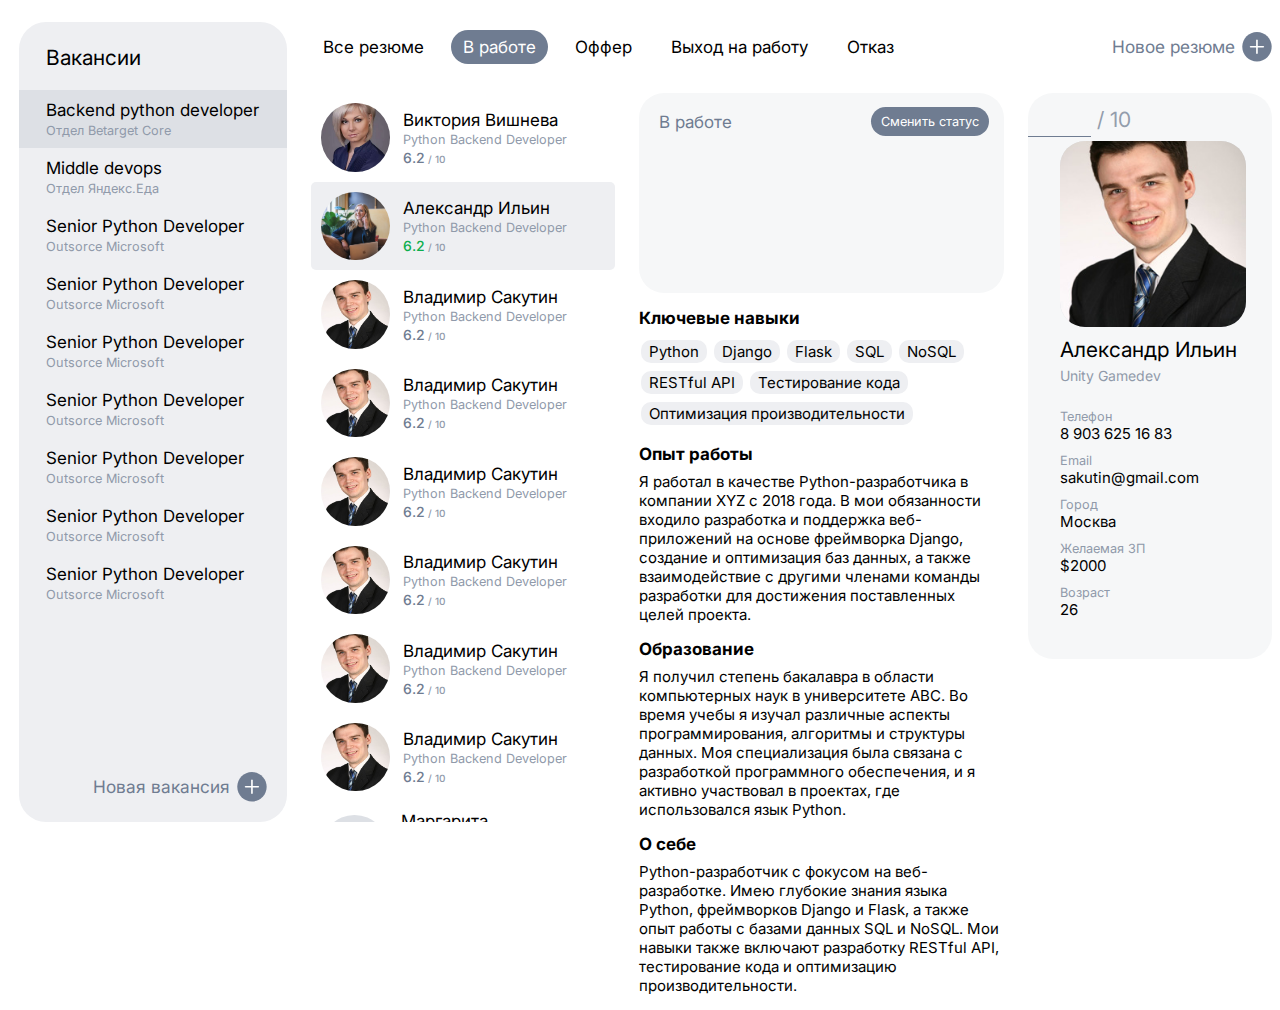
==== src/templates/index.html @ 62e1fd1e "change photo display" ====
<!DOCTYPE html>
<html>
  <head>
    <meta charset="UTF-8" />
    <title></title>
    <link rel="preconnect" href="https://fonts.googleapis.com" />
    <link rel="preconnect" href="https://fonts.gstatic.com" crossorigin />
    <link
      href="https://fonts.googleapis.com/css2?family=Inter:wght@100..900&display=swap"
      rel="stylesheet"
    />

    <link rel="stylesheet" href="../static/css/main.css" />
  </head>
  <body>
    <div class="wrapper">
      <section class="vacancies">
        <div class="vacancies__header">Вакансии</div>
        <div class="vacancies__list">
          <a href="#" class="vacancies__vacancy vacancies__vacancy_active">
            <div class="vacancies__title">Backend python developer</div>
            <div class="vacancies__subtitle">Отдел Betarget Core</div>
          </a>
          <a href="#" class="vacancies__vacancy">
            <div class="vacancies__title">Middle devops</div>
            <div class="vacancies__subtitle">Отдел Яндекс.Еда</div>
          </a>
          <a href="#" class="vacancies__vacancy">
            <div class="vacancies__title">Senior Python Developer</div>
            <div class="vacancies__subtitle">Outsorce Microsoft</div>
          </a>
          <a href="#" class="vacancies__vacancy">
            <div class="vacancies__title">Senior Python Developer</div>
            <div class="vacancies__subtitle">Outsorce Microsoft</div>
          </a>
          <a href="#" class="vacancies__vacancy">
            <div class="vacancies__title">Senior Python Developer</div>
            <div class="vacancies__subtitle">Outsorce Microsoft</div>
          </a>
          <a href="#" class="vacancies__vacancy">
            <div class="vacancies__title">Senior Python Developer</div>
            <div class="vacancies__subtitle">Outsorce Microsoft</div>
          </a>
          <a href="#" class="vacancies__vacancy">
            <div class="vacancies__title">Senior Python Developer</div>
            <div class="vacancies__subtitle">Outsorce Microsoft</div>
          </a>
          <a href="#" class="vacancies__vacancy">
            <div class="vacancies__title">Senior Python Developer</div>
            <div class="vacancies__subtitle">Outsorce Microsoft</div>
          </a>
          <a href="#" class="vacancies__vacancy">
            <div class="vacancies__title">Senior Python Developer</div>
            <div class="vacancies__subtitle">Outsorce Microsoft</div>
          </a>
        </div>
        <a href="" class="vacancies__new-vacancy">
          <p>Новая вакансия</p>
          <svg
            viewBox="0 0 30 30"
            fill="none"
            xmlns="http://www.w3.org/2000/svg"
          >
            <path
              d="M29.6638 14.7641C29.6638 22.9165 23.0649 29.4942 14.9464 29.4942C6.82781 29.4942 0.262695 22.9165 0.262695 14.7641C0.262695 6.62857 6.82781 0.0126953 14.9464 0.0126953C23.0649 0.0126953 29.6638 6.62857 29.6638 14.7641Z"
            />
            <path
              d="M8.59712 13.9385H21.2956C21.7576 13.9385 22.1212 14.2982 22.1212 14.7639C22.1212 15.2427 21.7575 15.6063 21.2956 15.6063H8.59712C8.13635 15.6063 7.77173 15.2426 7.77173 14.7639C7.77173 14.2984 8.13518 13.9385 8.59712 13.9385Z"
              fill="white"
            />
            <path
              d="M15.7719 8.41467V21.13C15.7719 21.5919 15.4082 21.9555 14.9462 21.9555C14.4843 21.9555 14.1208 21.5919 14.1208 21.13V8.41467C14.1208 7.94911 14.4843 7.58911 14.9462 7.58911C15.407 7.58911 15.7719 7.94896 15.7719 8.41467Z"
              fill="white"
            />
          </svg>
        </a>
      </section>
      <section class="filters">
        <div class="filters__list">
          <a href="#" class="filters__filter">Все резюме</a>
          <a href="#" class="filters__filter filters__filter_active"
            >В работе</a
          >
          <a href="#" class="filters__filter">Оффер</a>
          <a href="#" class="filters__filter">Выход на работу</a>
          <a href="#" class="filters__filter">Отказ</a>
        </div>
        <a href="" class="filters__new-resume">
          <p>Новое резюме</p>
          <svg
            viewBox="0 0 30 30"
            fill="none"
            xmlns="http://www.w3.org/2000/svg"
          >
            <path
              d="M29.6638 14.7641C29.6638 22.9165 23.0649 29.4942 14.9464 29.4942C6.82781 29.4942 0.262695 22.9165 0.262695 14.7641C0.262695 6.62857 6.82781 0.0126953 14.9464 0.0126953C23.0649 0.0126953 29.6638 6.62857 29.6638 14.7641Z"
            />
            <path
              d="M8.59712 13.9385H21.2956C21.7576 13.9385 22.1212 14.2982 22.1212 14.7639C22.1212 15.2427 21.7575 15.6063 21.2956 15.6063H8.59712C8.13635 15.6063 7.77173 15.2426 7.77173 14.7639C7.77173 14.2984 8.13518 13.9385 8.59712 13.9385Z"
              fill="white"
            />
            <path
              d="M15.7719 8.41467V21.13C15.7719 21.5919 15.4082 21.9555 14.9462 21.9555C14.4843 21.9555 14.1208 21.5919 14.1208 21.13V8.41467C14.1208 7.94911 14.4843 7.58911 14.9462 7.58911C15.407 7.58911 15.7719 7.94896 15.7719 8.41467Z"
              fill="white"
            />
          </svg>
        </a>
      </section>
      <section class="resume-list">
        <a href="" class="resume-list__resume">
          <div class="resume-list__photo-container">
            <img src="../static/img/woman.jpg" class="resume-list__photo" />
          </div>
          <div class="resume-list__info">
            <div class="resume-list__name">Виктория Вишнева</div>
            <div class="resume-list__position">Python Backend Developer</div>
            <div class="resume-list__score">
              <span class="resume-list__score-number">6.2</span> / 10
            </div>
          </div>
        </a>
        <a href="" class="resume-list__resume resume-list__resume_active">
          <div class="resume-list__photo-container">
            <img src="../static/img/woman2.jpg" class="resume-list__photo" />
          </div>
          <div class="resume-list__info">
            <div class="resume-list__name">Александр Ильин</div>
            <div class="resume-list__position">Python Backend Developer</div>
            <div class="resume-list__score">
              <span
                class="resume-list__score-number resume-list__score-number_good"
                >6.2</span
              >
              / 10
            </div>
          </div>
        </a>
        <a href="" class="resume-list__resume">
          <div class="resume-list__photo-container">
            <img src="../static/img/man.jpg" class="resume-list__photo" />
          </div>
          <div class="resume-list__info">
            <div class="resume-list__name">Владимир Сакутин</div>
            <div class="resume-list__position">Python Backend Developer</div>
            <div class="resume-list__score">
              <span class="resume-list__score-number">6.2</span> / 10
            </div>
          </div>
        </a>
        <a href="" class="resume-list__resume">
          <div class="resume-list__photo-container">
            <img src="../static/img/man.jpg" class="resume-list__photo" />
          </div>
          <div class="resume-list__info">
            <div class="resume-list__name">Владимир Сакутин</div>
            <div class="resume-list__position">Python Backend Developer</div>
            <div class="resume-list__score">
              <span class="resume-list__score-number">6.2</span> / 10
            </div>
          </div>
        </a>
        <a href="" class="resume-list__resume">
          <div class="resume-list__photo-container">
            <img src="../static/img/man.jpg" class="resume-list__photo" />
          </div>
          <div class="resume-list__info">
            <div class="resume-list__name">Владимир Сакутин</div>
            <div class="resume-list__position">Python Backend Developer</div>
            <div class="resume-list__score">
              <span class="resume-list__score-number">6.2</span> / 10
            </div>
          </div>
        </a>
        <a href="" class="resume-list__resume">
          <div class="resume-list__photo-container">
            <img src="../static/img/man.jpg" class="resume-list__photo" />
          </div>
          <div class="resume-list__info">
            <div class="resume-list__name">Владимир Сакутин</div>
            <div class="resume-list__position">Python Backend Developer</div>
            <div class="resume-list__score">
              <span class="resume-list__score-number">6.2</span> / 10
            </div>
          </div>
        </a>
        <a href="" class="resume-list__resume">
          <div class="resume-list__photo-container">
            <img src="../static/img/man.jpg" class="resume-list__photo" />
          </div>
          <div class="resume-list__info">
            <div class="resume-list__name">Владимир Сакутин</div>
            <div class="resume-list__position">Python Backend Developer</div>
            <div class="resume-list__score">
              <span class="resume-list__score-number">6.2</span> / 10
            </div>
          </div>
        </a>
        <a href="" class="resume-list__resume">
          <div class="resume-list__photo-container">
            <img src="../static/img/man.jpg" class="resume-list__photo" />
          </div>
          <div class="resume-list__info">
            <div class="resume-list__name">Владимир Сакутин</div>
            <div class="resume-list__position">Python Backend Developer</div>
            <div class="resume-list__score">
              <span class="resume-list__score-number">6.2</span> / 10
            </div>
          </div>
        </a>
        <a href="" class="resume-list__resume">
          <div class="resume-list__photo-container">
            <!-- <img src="../static/img/woman3.jpg" class="resume-list__photo" /> -->
          </div>
          <div class="resume-list__info">
            <div class="resume-list__name">Маргарита Александрова</div>
            <div class="resume-list__position">Python Backend Developer</div>
            <div class="resume-list__score">
              <span class="resume-list__score-number">6.2</span> / 10
            </div>
          </div>
        </a>
      </section>
      <section class="resume-display">
        <div class="resume-actions">
          <div class="resume-actions__status">
            <p>В работе</p>
            <button class="resume-actions__change-status">
              Сменить статус
            </button>
          </div>
          <div class="resume-actions__history"></div>
        </div>

        <div class="resume-content">
          <div class="resume-content__skills">
            <h3>Ключевые навыки</h3>
            <ul class="resume-content__skills-list">
              <li>Python</li>
              <li>Django</li>
              <li>Flask</li>
              <li>SQL</li>
              <li>NoSQL</li>
              <li>RESTful API</li>
              <li>Тестирование кода</li>
              <li>Оптимизация производительности</li>
            </ul>
          </div>
          <div class="resume-content__experience">
            <h3>Опыт работы</h3>
            <p>
              Я работал в качестве Python-разработчика в компании XYZ с 2018
              года. В мои обязанности входило разработка и поддержка
              веб-приложений на основе фреймворка Django, создание и оптимизация
              баз данных, а также взаимодействие с другими членами команды
              разработки для достижения поставленных целей проекта.
            </p>
          </div>
          <div class="resume-content__education">
            <h3>Образование</h3>
            <p>
              Я получил степень бакалавра в области компьютерных наук в
              университете ABC. Во время учебы я изучал различные аспекты
              программирования, алгоритмы и структуры данных. Моя специализация
              была связана с разработкой программного обеспечения, и я активно
              участвовал в проектах, где использовался язык Python.
            </p>
          </div>
          <div class="resume-content__about">
            <h3>О себе</h3>
            <p>
              Python-разработчик с фокусом на веб-разработке. Имею глубокие
              знания языка Python, фреймворков Django и Flask, а также опыт
              работы с базами данных SQL и NoSQL. Мои навыки также включают
              разработку RESTful API, тестирование кода и оптимизацию
              производительности.
            </p>
          </div>
        </div>
      </section>
      <section class="resume-info">
        <div class="resume-info__score">
          <input
            type="number"
            step="0.1"
            min="0"
            max="10"
            class="resume-info__score-input"
          />
          / 10
        </div>
        <div class="resume__info-container">
          <div class="resume-info__photo-container">
            <div class="resume-info__photo-wrapper">
              <img src="../static/img/man.jpg" class="resume-info__photo" />
            </div>
          </div>
          <div class="resume-info__name">Александр Ильин</div>
          <div class="resume-info__position">Unity Gamedev</div>
          <div class="resume-info__list">
            <li>
              <h6>Телефон</h6>
              <div class="resume-info__list-component resume-info__phone">
                8 903 625 16 83
              </div>
            </li>
            <li>
              <h6>Email</h6>
              <div class="resume-info__list-component resume-info__email">
                sakutin@gmail.com
              </div>
            </li>
            <li>
              <h6>Город</h6>
              <div class="resume-info__list-component resume-info__city">
                Москва
              </div>
            </li>
            <li>
              <h6>Желаемая ЗП</h6>
              <div class="resume-info__list-component resume-info__salary">
                $2000
              </div>
            </li>
            <li>
              <h6>Возраст</h6>
              <div class="resume-info__list-component resume-info__age">26</div>
            </li>
          </div>
          <div class="resume-info__contacts">
            <h6></h6>
            <p></p>
          </div>
        </div>
      </section>
    </div>
    <!-- <script src="https://ajax.googleapis.com/ajax/libs/jquery/3.7.1/jquery.min.js"></script> -->
    <script src="../static/js/index.js"></script>
  </body>
</html>
---- src/static/css/main.css ----
@charset "UTF-8";
/* Указываем box sizing */
*,
*::before,
*::after {
  box-sizing: border-box;
}

* {
  font-family: "Inter", sans-serif, "Open Sans", "Segoe UI", Tahoma, Helvetica, Verdana, sans-serif;
}

/* Убираем внутренние отступы */
ul[class],
ol[class] {
  padding: 0;
}

/* Убираем внешние отступы */
body,
h1,
h2,
h3,
h4,
p,
ul[class],
ol[class],
li,
figure,
figcaption,
blockquote,
dl,
dd {
  margin: 0;
}

a {
  text-decoration: none;
  color: inherit;
}

button {
  background: none;
  border: none;
  padding: 0;
  cursor: pointer;
  outline: none;
}

/* Выставляем основные настройки по-умолчанию для body */
body {
  min-height: 100vh;
  scroll-behavior: smooth;
  overflow-x: hidden;
  text-rendering: optimizeSpeed;
}

/* Удаляем стандартную стилизацию для всех ul и il, у которых есть атрибут class*/
ul[class],
ol[class] {
  list-style: none;
}

/* Элементы a, у которых нет класса, сбрасываем до дефолтных стилей */
a:not([class]) {
  -webkit-text-decoration-skip: ink;
          text-decoration-skip-ink: auto;
}

/* Упрощаем работу с изображениями */
img {
  max-width: 100%;
  display: block;
}

/* Указываем понятную периодичность в потоке данных у article*/
article > * + * {
  margin-top: 1em;
}

/* Наследуем шрифты для инпутов и кнопок */
input,
button,
textarea,
select {
  font: inherit;
}

/* Удаляем все анимации и переходы для людей, которые предпочитай их не использовать */
@media (prefers-reduced-motion: reduce) {
  * {
    animation-duration: 0.01ms !important;
    animation-iteration-count: 1 !important;
    transition-duration: 0.01ms !important;
    scroll-behavior: auto !important;
  }
}
body {
  display: flex;
  flex-direction: column;
  align-items: center;
}

.wrapper {
  box-sizing: border-box;
  height: 100vh;
  width: 95%;
  margin: 1.7% 4% 0 2%;
  display: grid;
  row-gap: 1.3%;
  -moz-column-gap: 2%;
       column-gap: 2%;
  grid-template-columns: 22% 25% 30% 20%;
  grid-template-rows: max(60px, 5vh) auto;
}

@media (min-width: 1800px) {
  .wrapper {
    grid-template-columns: 350px 350px calc(87vw - 1150px) 350px;
  }
}
.vacancies {
  grid-column-start: 1;
  grid-column-end: 2;
  grid-row-start: 1;
  grid-row-end: 3;
  padding: 23px 0 20px;
  border-radius: 27px;
  display: flex;
  flex-direction: column;
  background-color: #eeeff2;
  height: min(93vh, 800px);
}

.vacancies__header {
  font-size: 21px;
  margin-bottom: 20px;
  margin-left: 27px;
}

.vacancies__list {
  flex: 1;
  overflow: auto;
}

/* Legacy browsers with `::-webkit-scrollbar-*` support */
@supports selector(::-webkit-scrollbar) {
  .vacancies__list::-webkit-scrollbar-thumb {
    background: #c7ccd5;
  }
  .vacancies__list::-webkit-scrollbar-track {
    background: #eeeff2;
  }
  .vacancies__list::-webkit-scrollbar {
    width: 6px;
  }
}
/* Modern browsers with `scrollbar-*` support */
@supports (scrollbar-width: auto) {
  .vacancies__list {
    scrollbar-color: #c7ccd5 #eeeff2;
    scrollbar-width: thin;
  }
}
/* Legacy browsers with `-ms-` prefix (Internet Explorer)*/
@supports (-ms-ime-align: auto) {
  .vacancies__list {
    scrollbar-base-color: #c7ccd5;
    scrollbar-track-color: #eeeff2;
    scrollbar-width: thin;
  }
}
.vacancies__vacancy {
  display: block;
  padding: 10px 27px;
}

.vacancies__vacancy:hover {
  background-color: #dde0e5;
}

.vacancies__vacancy_active {
  background-color: #dde0e5;
}

.vacancies__title {
  font-size: 17px;
  margin-bottom: 3px;
}

.vacancies__subtitle {
  font-size: 12.7px;
  color: #909aaa;
}

.vacancies__new-vacancy {
  align-self: flex-end;
  padding: 10px 20px 0;
  display: flex;
  gap: 7px;
  align-items: center;
}

.vacancies__new-vacancy:hover p {
  color: #57657e;
}

.vacancies__new-vacancy:hover svg {
  fill: #57657e;
}

.vacancies__new-vacancy p {
  color: #6f7c91;
  font-size: 17.33px;
}

.vacancies__new-vacancy svg {
  height: 30px;
  width: 30px;
  fill: #6f7c91;
}

.filters {
  grid-column-start: 2;
  grid-column-end: 5;
  grid-row-start: 1;
  grid-row-end: 2;
  display: flex;
  align-items: center;
  margin: 20px 0 30px;
}

.filters__list {
  flex: 1;
  display: flex;
  gap: 15px;
  align-items: center;
}

@media (min-width: 1600px) {
  .filters__list {
    gap: 30px;
  }
}
@media (max-width: 1150px) {
  .filters__list {
    gap: 15px;
  }
}
.filters__filter {
  display: block;
  font-size: 17px;
  padding: 7px 12px;
}

.filters__filter:hover {
  background-color: #6f7c91;
  color: #ffffff;
  border-radius: 17px;
}

.filters__filter_active {
  background-color: #6f7c91;
  color: #ffffff;
  border-radius: 17px;
}

.filters__new-resume {
  display: flex;
  gap: 7px;
  align-items: center;
}

.filters__new-resume p {
  color: #6f7c91;
  font-size: 17.33px;
}

.filters__new-resume svg {
  height: 30px;
  width: 30px;
  fill: #6f7c91;
}

.filters__new-resume:hover p {
  color: #57657e;
}

.filters__new-resume:hover svg {
  fill: #57657e;
}

.resume-list {
  grid-column-start: 2;
  grid-column-end: 3;
  grid-row-start: 2;
  grid-row-end: 3;
  display: flex;
  flex-direction: column;
  align-items: start;
  justify-content: start;
  height: calc(min(93vh, 800px) - max(60px, 5vh) - 1.3%);
  overflow: auto;
}

/* Legacy browsers with `::-webkit-scrollbar-*` support */
@supports selector(::-webkit-scrollbar) {
  .resume-list::-webkit-scrollbar-thumb {
    background: #c7ccd5;
  }
  .resume-list::-webkit-scrollbar-track {
    background: #eeeff2;
  }
  .resume-list::-webkit-scrollbar {
    width: 6px;
  }
}
/* Modern browsers with `scrollbar-*` support */
@supports (scrollbar-width: auto) {
  .resume-list {
    scrollbar-color: #dde0e5 white;
    scrollbar-width: thin;
  }
}
/* Legacy browsers with `-ms-` prefix (Internet Explorer)*/
@supports (-ms-ime-align: auto) {
  .resume-list {
    scrollbar-base-color: #c7ccd5;
    scrollbar-track-color: #eeeff2;
    scrollbar-width: thin;
  }
}
.resume-list__resume {
  display: flex;
  gap: 13px;
  align-items: center;
  justify-content: start;
  border-radius: 5px;
  box-sizing: border-box;
  width: 100%;
  padding: 10px;
}

.resume-list__resume:hover {
  background-color: #eeeff2;
}

.resume-list__resume_active {
  background-color: #eeeff2;
}

.resume-list__photo-container {
  width: 68.5px;
  height: 68.5px;
  overflow: hidden;
  border-radius: 50%;
  background-color: #dde0e5;
}

@media (max-width: 1150px) {
  .resume-list__photo-container {
    width: 6vw;
    height: 6vw;
  }
}
.resume-list__photo {
  width: 100%;
  height: 100%;
  -o-object-fit: cover;
     object-fit: cover;
  display: block;
}

.resume-list__info {
  display: flex;
  flex-direction: column;
  gap: 2px;
}

.resume-list__name {
  font-size: 17px;
}

.resume-list__position {
  font-size: 12.7px;
  color: #909aaa;
}

.resume-list__score {
  font-size: 10px;
  color: #909aaa;
  font-weight: 500;
}

.resume-list__score-number {
  color: #6f7c91;
  font-size: 14px;
}

.resume-list__score-number_good {
  color: #0dae4d;
}

.resume-display {
  grid-column-start: 3;
  grid-column-end: 4;
  grid-row-start: 2;
  grid-row-end: 3;
}

.resume-actions {
  height: 200px;
  background-color: #f6f7f8;
  border-radius: 25px;
  padding: 14px 15px 14px 20px;
}

.resume-actions__status {
  font-size: 17px;
  color: #6f7c91;
  display: flex;
  justify-content: space-between;
  align-items: center;
}

.resume-actions__change-status {
  background-color: #6f7c91;
  font-size: 12.7px;
  color: #ffffff;
  padding: 7px 10px;
  border-radius: 15px;
}

.resume-content {
  font-size: 15px;
  display: flex;
  flex-direction: column;
  gap: 15px;
  margin: 15px 0;
}

.resume-content h3 {
  font-size: 17px;
  margin-bottom: 8px;
}

.resume-content__skills-list li {
  display: inline-block;
  background-color: #eeeff2;
  padding: 2px 8px;
  border-radius: 10px;
  margin: 4px 1.5px;
}

.resume-info {
  grid-column-start: 4;
  grid-column-end: 5;
  grid-row-start: 2;
  grid-row-end: 3;
  background-color: #f6f7f8;
  border-radius: 25px;
  padding: 3em 0 15px;
  display: flex;
  flex-direction: column;
  align-items: start;
  position: relative;
  height: -moz-fit-content;
  height: fit-content;
  overflow-x: hidden;
}

.resume-info__score {
  width: 100%;
  position: absolute;
  top: 2px;
  font-size: 21px;
  color: #939dac;
}

.resume-info__score-input {
  appearance: none;
  -webkit-appearance: none;
  -moz-appearance: none;
  width: 2em;
  border: 0px;
  border-bottom: 1px solid #6f7c91;
  color: #768397;
  font-size: 1.5em;
  text-align: start;
  transition: border-color 0.3s ease;
  background-color: inherit;
}

.resume-info__score-input:focus {
  outline: none;
  box-shadow: 0 4px 3px -3px #768397;
}

.resume__info-container {
  display: flex;
  flex-direction: column;
  align-items: start;
  height: -moz-fit-content;
  height: fit-content;
  overflow-x: hidden;
  padding: 0 13%;
}

.resume-info__photo-container {
  align-self: center;
  box-sizing: border-box;
  width: 14.5vw;
  height: 14.5vw;
  border-radius: 25px;
  background-color: #dde0e5;
  margin-bottom: 10px;
}

@media (min-width: 1800px) {
  .resume-info__photo-container {
    width: 264.1px;
    height: 264.1px;
  }
}
.resume-info__photo-wrapper {
  width: 100%;
  height: 100%;
  overflow: hidden;
  border-radius: inherit;
}

.resume-info__photo {
  width: 100%;
  height: 100%;
  -o-object-fit: cover;
     object-fit: cover;
}

.resume-info__name {
  font-size: 21px;
  margin-bottom: 5px;
}

.resume-info__position {
  font-size: 14px;
  color: #909aaa;
  margin-bottom: 25px;
}

.resume-info__list {
  display: flex;
  flex-direction: column;
  gap: 10px;
}

.resume-info__list li {
  display: block;
}

.resume-info__list li h6 {
  font-size: 12.7px;
  color: #909aaa;
  font-weight: 400;
  margin: 0;
}

.resume-info__list-component {
  font-size: 15px;
}/*# sourceMappingURL=main.css.map */
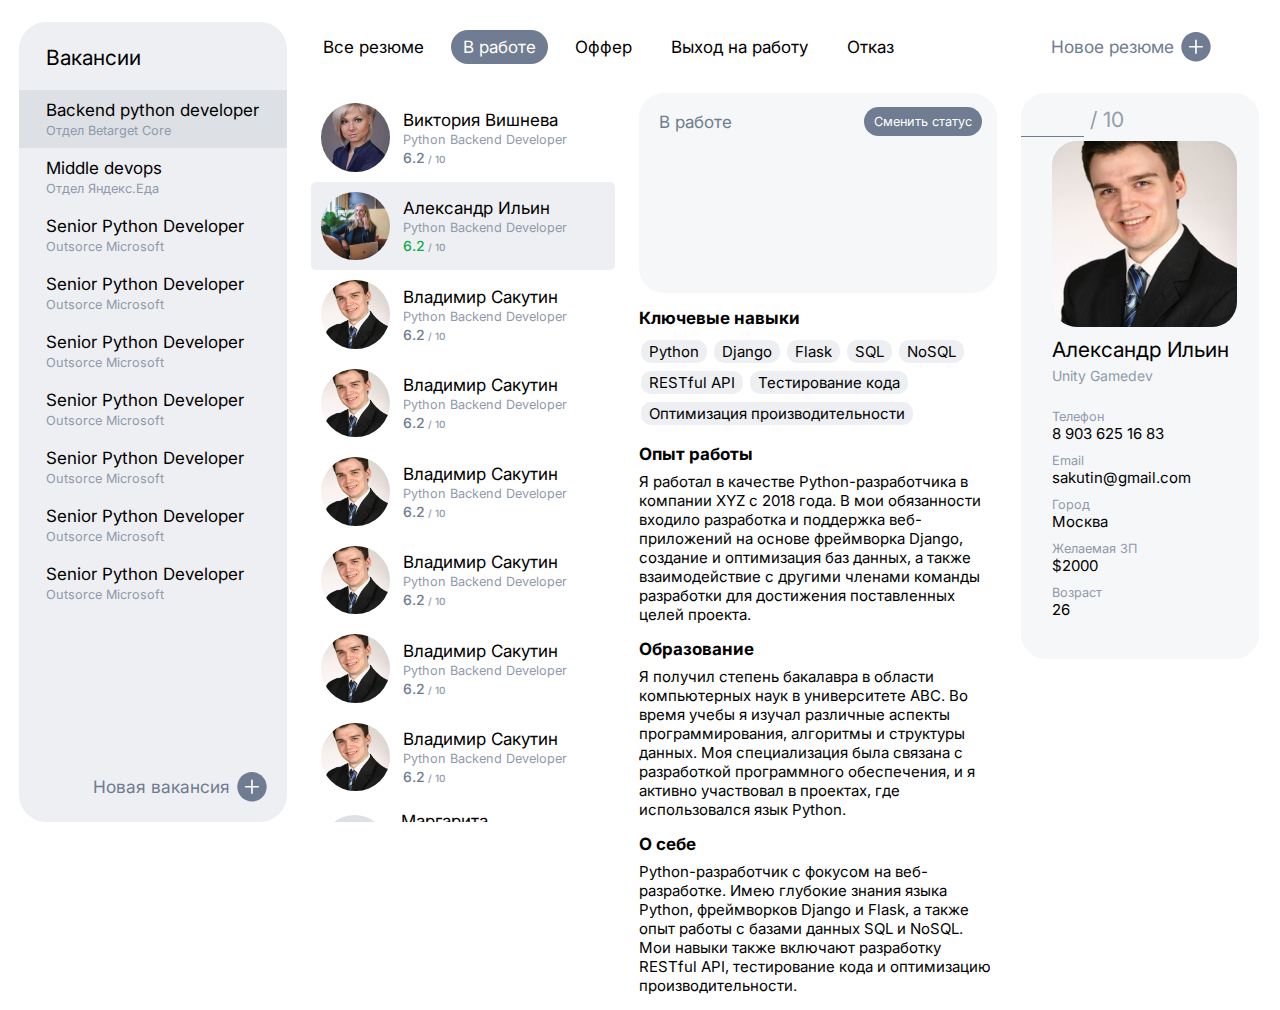
==== commit cb84fb36: "add max-width to grid columns" ====
--- a/src/templates/index.html
+++ b/src/templates/index.html
@@ -220,118 +220,122 @@
           </div>
         </a>
       </section>
-      <section class="resume-display">
-        <div class="resume-actions">
-          <div class="resume-actions__status">
-            <p>В работе</p>
-            <button class="resume-actions__change-status">
-              Сменить статус
-            </button>
-          </div>
-          <div class="resume-actions__history"></div>
-        </div>
-
-        <div class="resume-content">
-          <div class="resume-content__skills">
-            <h3>Ключевые навыки</h3>
-            <ul class="resume-content__skills-list">
-              <li>Python</li>
-              <li>Django</li>
-              <li>Flask</li>
-              <li>SQL</li>
-              <li>NoSQL</li>
-              <li>RESTful API</li>
-              <li>Тестирование кода</li>
-              <li>Оптимизация производительности</li>
-            </ul>
-          </div>
-          <div class="resume-content__experience">
-            <h3>Опыт работы</h3>
-            <p>
-              Я работал в качестве Python-разработчика в компании XYZ с 2018
-              года. В мои обязанности входило разработка и поддержка
-              веб-приложений на основе фреймворка Django, создание и оптимизация
-              баз данных, а также взаимодействие с другими членами команды
-              разработки для достижения поставленных целей проекта.
-            </p>
-          </div>
-          <div class="resume-content__education">
-            <h3>Образование</h3>
-            <p>
-              Я получил степень бакалавра в области компьютерных наук в
-              университете ABC. Во время учебы я изучал различные аспекты
-              программирования, алгоритмы и структуры данных. Моя специализация
-              была связана с разработкой программного обеспечения, и я активно
-              участвовал в проектах, где использовался язык Python.
-            </p>
-          </div>
-          <div class="resume-content__about">
-            <h3>О себе</h3>
-            <p>
-              Python-разработчик с фокусом на веб-разработке. Имею глубокие
-              знания языка Python, фреймворков Django и Flask, а также опыт
-              работы с базами данных SQL и NoSQL. Мои навыки также включают
-              разработку RESTful API, тестирование кода и оптимизацию
-              производительности.
-            </p>
-          </div>
-        </div>
-      </section>
-      <section class="resume-info">
-        <div class="resume-info__score">
-          <input
-            type="number"
-            step="0.1"
-            min="0"
-            max="10"
-            class="resume-info__score-input"
-          />
-          / 10
-        </div>
-        <div class="resume__info-container">
-          <div class="resume-info__photo-container">
-            <div class="resume-info__photo-wrapper">
-              <img src="../static/img/man.jpg" class="resume-info__photo" />
-            </div>
-          </div>
-          <div class="resume-info__name">Александр Ильин</div>
-          <div class="resume-info__position">Unity Gamedev</div>
-          <div class="resume-info__list">
-            <li>
-              <h6>Телефон</h6>
-              <div class="resume-info__list-component resume-info__phone">
-                8 903 625 16 83
+      <div class="resume">
+        <section class="resume-display">
+          <div class="resume-actions">
+            <div class="resume-actions__status">
+              <p>В работе</p>
+              <button class="resume-actions__change-status">
+                Сменить статус
+              </button>
+            </div>
+            <div class="resume-actions__history"></div>
+          </div>
+          <div class="resume-content">
+            <div class="resume-content__skills">
+              <h3>Ключевые навыки</h3>
+              <ul class="resume-content__skills-list">
+                <li>Python</li>
+                <li>Django</li>
+                <li>Flask</li>
+                <li>SQL</li>
+                <li>NoSQL</li>
+                <li>RESTful API</li>
+                <li>Тестирование кода</li>
+                <li>Оптимизация производительности</li>
+              </ul>
+            </div>
+            <div class="resume-content__experience">
+              <h3>Опыт работы</h3>
+              <p>
+                Я работал в качестве Python-разработчика в компании XYZ с 2018
+                года. В мои обязанности входило разработка и поддержка
+                веб-приложений на основе фреймворка Django, создание и
+                оптимизация баз данных, а также взаимодействие с другими членами
+                команды разработки для достижения поставленных целей проекта.
+              </p>
+            </div>
+            <div class="resume-content__education">
+              <h3>Образование</h3>
+              <p>
+                Я получил степень бакалавра в области компьютерных наук в
+                университете ABC. Во время учебы я изучал различные аспекты
+                программирования, алгоритмы и структуры данных. Моя
+                специализация была связана с разработкой программного
+                обеспечения, и я активно участвовал в проектах, где
+                использовался язык Python.
+              </p>
+            </div>
+            <div class="resume-content__about">
+              <h3>О себе</h3>
+              <p>
+                Python-разработчик с фокусом на веб-разработке. Имею глубокие
+                знания языка Python, фреймворков Django и Flask, а также опыт
+                работы с базами данных SQL и NoSQL. Мои навыки также включают
+                разработку RESTful API, тестирование кода и оптимизацию
+                производительности.
+              </p>
+            </div>
+          </div>
+        </section>
+        <section class="resume-info">
+          <div class="resume-info__score">
+            <input
+              type="number"
+              step="0.1"
+              min="0"
+              max="10"
+              class="resume-info__score-input"
+            />
+            / 10
+          </div>
+          <div class="resume__info-container">
+            <div class="resume-info__photo-container">
+              <div class="resume-info__photo-wrapper">
+                <img src="../static/img/man.jpg" class="resume-info__photo" />
               </div>
-            </li>
-            <li>
-              <h6>Email</h6>
-              <div class="resume-info__list-component resume-info__email">
-                sakutin@gmail.com
-              </div>
-            </li>
-            <li>
-              <h6>Город</h6>
-              <div class="resume-info__list-component resume-info__city">
-                Москва
-              </div>
-            </li>
-            <li>
-              <h6>Желаемая ЗП</h6>
-              <div class="resume-info__list-component resume-info__salary">
-                $2000
-              </div>
-            </li>
-            <li>
-              <h6>Возраст</h6>
-              <div class="resume-info__list-component resume-info__age">26</div>
-            </li>
-          </div>
-          <div class="resume-info__contacts">
-            <h6></h6>
-            <p></p>
-          </div>
-        </div>
-      </section>
+            </div>
+            <div class="resume-info__name">Александр Ильин</div>
+            <div class="resume-info__position">Unity Gamedev</div>
+            <div class="resume-info__list">
+              <li>
+                <h6>Телефон</h6>
+                <div class="resume-info__list-component resume-info__phone">
+                  8 903 625 16 83
+                </div>
+              </li>
+              <li>
+                <h6>Email</h6>
+                <div class="resume-info__list-component resume-info__email">
+                  sakutin@gmail.com
+                </div>
+              </li>
+              <li>
+                <h6>Город</h6>
+                <div class="resume-info__list-component resume-info__city">
+                  Москва
+                </div>
+              </li>
+              <li>
+                <h6>Желаемая ЗП</h6>
+                <div class="resume-info__list-component resume-info__salary">
+                  $2000
+                </div>
+              </li>
+              <li>
+                <h6>Возраст</h6>
+                <div class="resume-info__list-component resume-info__age">
+                  26
+                </div>
+              </li>
+            </div>
+            <div class="resume-info__contacts">
+              <h6></h6>
+              <p></p>
+            </div>
+          </div>
+        </section>
+      </div>
     </div>
     <!-- <script src="https://ajax.googleapis.com/ajax/libs/jquery/3.7.1/jquery.min.js"></script> -->
     <script src="../static/js/index.js"></script>
--- a/src/static/css/main.css
+++ b/src/static/css/main.css
@@ -110,13 +110,13 @@
   row-gap: 1.3%;
   -moz-column-gap: 2%;
        column-gap: 2%;
-  grid-template-columns: 22% 25% 30% 20%;
+  grid-template-columns: 22% 25% 47%;
   grid-template-rows: max(60px, 5vh) auto;
 }
 
 @media (min-width: 1800px) {
   .wrapper {
-    grid-template-columns: 350px 350px calc(87vw - 1150px) 350px;
+    grid-template-columns: 350px 350px calc(87vw - 800px);
   }
 }
 .vacancies {
@@ -222,12 +222,13 @@
 
 .filters {
   grid-column-start: 2;
-  grid-column-end: 5;
+  grid-column-end: 4;
   grid-row-start: 1;
   grid-row-end: 2;
   display: flex;
   align-items: center;
   margin: 20px 0 30px;
+  max-width: calc(1600px + 8%);
 }
 
 .filters__list {
@@ -401,11 +402,26 @@
   color: #0dae4d;
 }
 
-.resume-display {
+.resume {
   grid-column-start: 3;
-  grid-column-end: 4;
+  grid-column-end: 5;
   grid-row-start: 2;
   grid-row-end: 3;
+  box-sizing: border-box;
+  height: 100vh;
+  width: 100%;
+  max-width: calc(1250px + 4%);
+  display: grid;
+  -moz-column-gap: 4%;
+       column-gap: 4%;
+  grid-template-columns: min(60%, 900px) min(40%, 350px);
+}
+
+.resume-display {
+  grid-column-start: 1;
+  grid-column-end: 2;
+  grid-row-start: 1;
+  grid-row-end: 2;
 }
 
 .resume-actions {
@@ -453,10 +469,10 @@
 }
 
 .resume-info {
-  grid-column-start: 4;
-  grid-column-end: 5;
-  grid-row-start: 2;
-  grid-row-end: 3;
+  grid-column-start: 2;
+  grid-column-end: 3;
+  grid-row-start: 1;
+  grid-row-end: 2;
   background-color: #f6f7f8;
   border-radius: 25px;
   padding: 3em 0 15px;
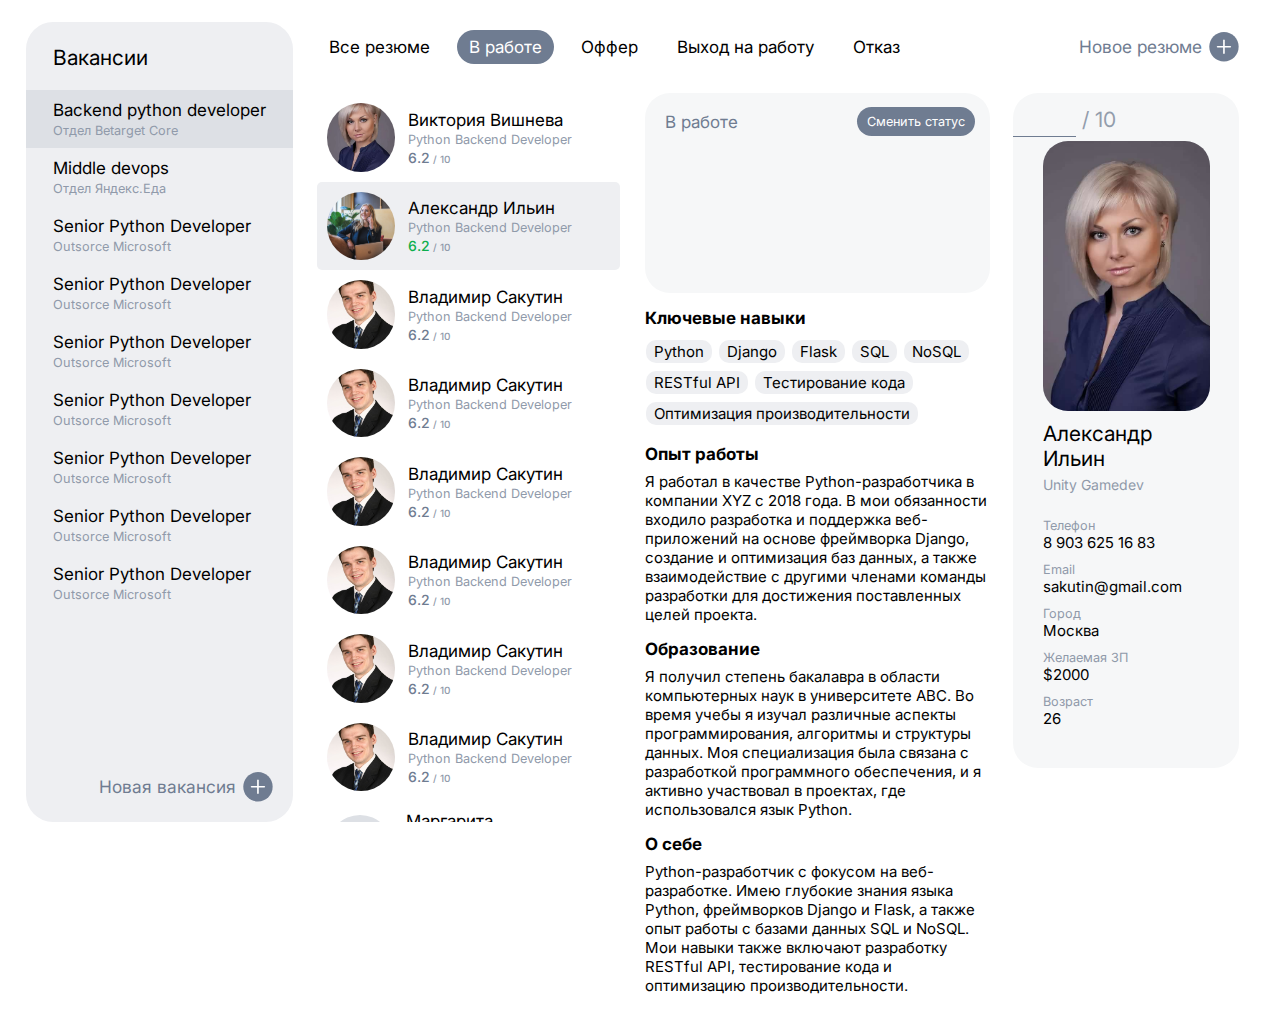
==== commit c5da9497: "make new grid adaptive" ====
--- a/src/templates/index.html
+++ b/src/templates/index.html
@@ -292,7 +292,7 @@
           <div class="resume__info-container">
             <div class="resume-info__photo-container">
               <div class="resume-info__photo-wrapper">
-                <img src="../static/img/man.jpg" class="resume-info__photo" />
+                <img src="../static/img/woman.jpg" class="resume-info__photo" />
               </div>
             </div>
             <div class="resume-info__name">Александр Ильин</div>
--- a/src/static/css/main.css
+++ b/src/static/css/main.css
@@ -104,21 +104,17 @@
 .wrapper {
   box-sizing: border-box;
   height: 100vh;
-  width: 95%;
-  margin: 1.7% 4% 0 2%;
+  width: calc(96% - 15px);
+  max-width: calc(2000px + 6%);
+  margin: 1.7% calc(2% + 15px) 0 2%;
   display: grid;
   row-gap: 1.3%;
   -moz-column-gap: 2%;
        column-gap: 2%;
-  grid-template-columns: 22% 25% 47%;
+  grid-template-columns: min(22%, 350px) min(25%, 350px) min(49%, 1250px + 2%);
   grid-template-rows: max(60px, 5vh) auto;
 }
 
-@media (min-width: 1800px) {
-  .wrapper {
-    grid-template-columns: 350px 350px calc(87vw - 800px);
-  }
-}
 .vacancies {
   grid-column-start: 1;
   grid-column-end: 2;
@@ -228,7 +224,6 @@
   display: flex;
   align-items: center;
   margin: 20px 0 30px;
-  max-width: calc(1600px + 8%);
 }
 
 .filters__list {
@@ -404,7 +399,7 @@
 
 .resume {
   grid-column-start: 3;
-  grid-column-end: 5;
+  grid-column-end: 4;
   grid-row-start: 2;
   grid-row-end: 3;
   box-sizing: border-box;
@@ -412,9 +407,8 @@
   width: 100%;
   max-width: calc(1250px + 4%);
   display: grid;
-  -moz-column-gap: 4%;
-       column-gap: 4%;
-  grid-template-columns: min(60%, 900px) min(40%, 350px);
+  grid-column-gap: 4%;
+  grid-template-columns: min(58%, 900px) min(38%, 350px);
 }
 
 .resume-display {
@@ -478,7 +472,7 @@
   padding: 3em 0 15px;
   display: flex;
   flex-direction: column;
-  align-items: start;
+  align-items: center;
   position: relative;
   height: -moz-fit-content;
   height: fit-content;
@@ -519,25 +513,20 @@
   height: -moz-fit-content;
   height: fit-content;
   overflow-x: hidden;
-  padding: 0 13%;
+  padding: 0 max(13%, 15px);
+  width: 100%;
 }
 
 .resume-info__photo-container {
   align-self: center;
   box-sizing: border-box;
-  width: 14.5vw;
-  height: 14.5vw;
+  width: 100%;
+  height: min(35vh, 270px);
   border-radius: 25px;
   background-color: #dde0e5;
   margin-bottom: 10px;
 }
 
-@media (min-width: 1800px) {
-  .resume-info__photo-container {
-    width: 264.1px;
-    height: 264.1px;
-  }
-}
 .resume-info__photo-wrapper {
   width: 100%;
   height: 100%;
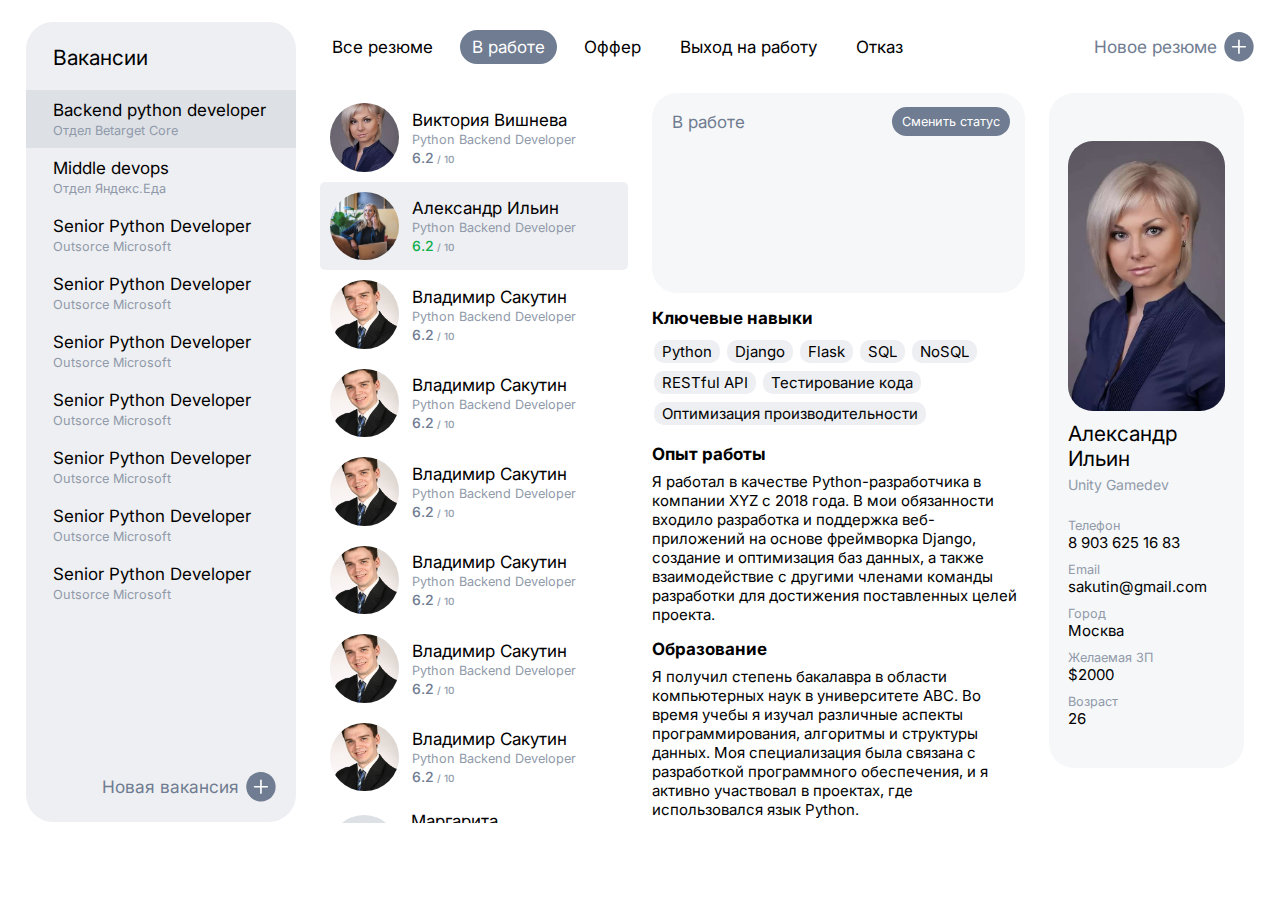
==== commit ada83232: "finish adaptive" ====
--- a/src/templates/index.html
+++ b/src/templates/index.html
@@ -280,14 +280,13 @@
         </section>
         <section class="resume-info">
           <div class="resume-info__score">
-            <input
+            <!-- <input
               type="number"
               step="0.1"
               min="0"
               max="10"
               class="resume-info__score-input"
-            />
-            / 10
+            /> -->
           </div>
           <div class="resume__info-container">
             <div class="resume-info__photo-container">
--- a/src/static/css/main.css
+++ b/src/static/css/main.css
@@ -104,14 +104,14 @@
 .wrapper {
   box-sizing: border-box;
   height: 100vh;
-  width: calc(96% - 15px);
-  max-width: calc(2000px + 6%);
-  margin: 1.7% calc(2% + 15px) 0 2%;
+  width: 96%;
+  max-width: calc(2100px + 6%);
+  margin: 1.7% 2% 0 2%;
   display: grid;
   row-gap: 1.3%;
   -moz-column-gap: 2%;
        column-gap: 2%;
-  grid-template-columns: min(22%, 350px) min(25%, 350px) min(49%, 1250px + 2%);
+  grid-template-columns: min(22%, 350px) min(25%, 350px) min(49%, 1350px + 2%);
   grid-template-rows: max(60px, 5vh) auto;
 }
 
@@ -403,14 +403,43 @@
   grid-row-start: 2;
   grid-row-end: 3;
   box-sizing: border-box;
-  height: 100vh;
+  height: calc(min(93vh, 800px) - max(60px, 5vh) - 1.3%);
   width: 100%;
   max-width: calc(1250px + 4%);
   display: grid;
   grid-column-gap: 4%;
-  grid-template-columns: min(58%, 900px) min(38%, 350px);
-}
-
+  grid-template-columns: min(63%, 900px) min(33%, 350px);
+  overflow-y: auto;
+  padding-right: 10px;
+}
+
+/* Legacy browsers with `::-webkit-scrollbar-*` support */
+@supports selector(::-webkit-scrollbar) {
+  .resume::-webkit-scrollbar-thumb {
+    background: #c7ccd5;
+  }
+  .resume::-webkit-scrollbar-track {
+    background: #eeeff2;
+  }
+  .resume::-webkit-scrollbar {
+    width: 6px;
+  }
+}
+/* Modern browsers with `scrollbar-*` support */
+@supports (scrollbar-width: auto) {
+  .resume {
+    scrollbar-color: #dde0e5 white;
+    scrollbar-width: thin;
+  }
+}
+/* Legacy browsers with `-ms-` prefix (Internet Explorer)*/
+@supports (-ms-ime-align: auto) {
+  .resume {
+    scrollbar-base-color: #c7ccd5;
+    scrollbar-track-color: #eeeff2;
+    scrollbar-width: thin;
+  }
+}
 .resume-display {
   grid-column-start: 1;
   grid-column-end: 2;
@@ -513,7 +542,7 @@
   height: -moz-fit-content;
   height: fit-content;
   overflow-x: hidden;
-  padding: 0 max(13%, 15px);
+  padding: 0 max(10%, 15px);
   width: 100%;
 }
 
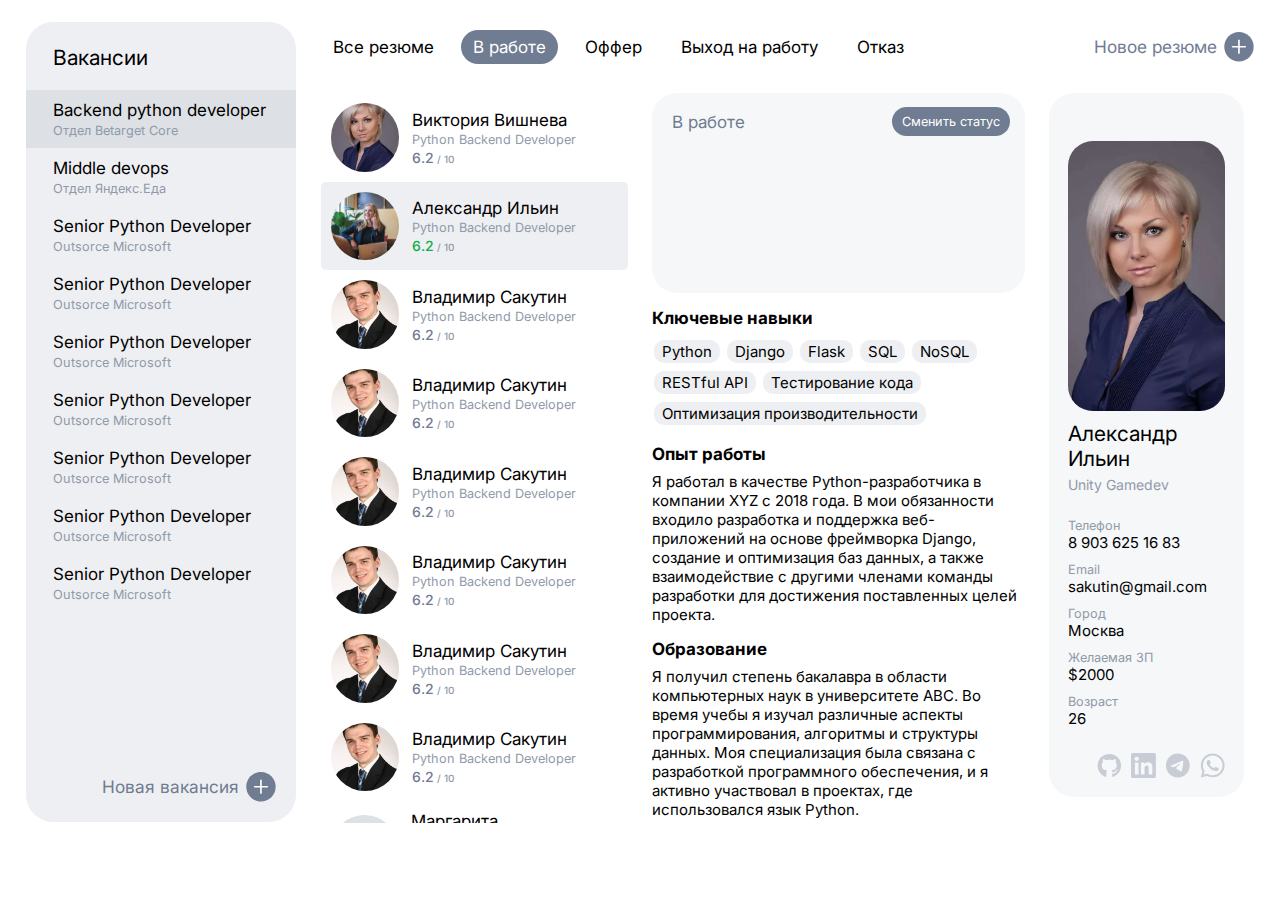
==== commit f77b21ba: "add links to resume info" ====
--- a/src/templates/index.html
+++ b/src/templates/index.html
@@ -329,8 +329,34 @@
               </li>
             </div>
             <div class="resume-info__contacts">
-              <h6></h6>
-              <p></p>
+              <a href="" title="GitHub" class="resume-info__contacts-link">
+                <svg viewBox="0 0 25 23" xmlns="http://www.w3.org/2000/svg">
+                  <path
+                    d="M16.2123 18.5004C16.2123 18.5964 16.3082 18.6826 16.4582 18.6826C16.6056 18.6826 16.7247 18.6107 16.7247 18.5004C16.7247 18.4161 16.6045 18.3349 16.4748 18.3349C16.3274 18.3235 16.2123 18.3946 16.2123 18.5004ZM17.6811 18.2842C17.7151 18.3802 17.6213 18.5004 17.4652 18.5125C17.345 18.5605 17.2023 18.5125 17.186 18.4286C17.152 18.3326 17.2339 18.2128 17.3851 18.1788C17.5053 18.1561 17.6481 18.1901 17.6813 18.2748L17.6811 18.2842ZM15.5985 18.2124C15.7292 18.2464 15.8314 18.3326 15.8144 18.4453C15.803 18.5295 15.6669 18.5927 15.5309 18.5654C15.4001 18.5314 15.3026 18.4453 15.3196 18.3496C15.3309 18.2536 15.4502 18.2022 15.5992 18.2188L15.5985 18.2124ZM12.4916 0.057943C19.0229 0.057943 24.0473 5.03563 24.0473 11.6176C24.0473 16.8578 20.7583 21.3362 16.0471 22.9404C15.4328 23.0364 15.2169 22.6774 15.2169 22.3645C15.2169 22.0811 15.2282 20.4471 15.2282 19.4523C15.2282 19.4523 18.5341 20.1638 19.2283 18.047C19.2283 18.047 19.7576 16.6587 20.5533 16.3116C20.5533 16.3116 21.6285 15.5665 20.4574 15.5833C20.4574 15.5833 19.2803 15.6793 18.6373 16.8066C17.6126 18.6436 15.873 18.1147 15.2128 17.7966C15.0926 17.0383 14.7856 16.5097 14.4557 16.1965C17.0843 15.8964 19.7469 15.515 19.7469 10.969C19.7469 9.66523 19.3833 9.00074 18.6382 8.17525C18.7584 7.87894 19.1505 6.60487 18.5074 4.9669C17.5295 4.65396 15.2651 6.24091 15.2651 6.24091C14.3208 5.97786 13.2966 5.82579 12.3061 5.82579C11.2815 5.82579 10.2703 5.97808 9.33055 6.24091C9.33055 6.24091 7.06187 4.65362 6.07145 4.9669C5.42828 6.62184 5.822 7.87898 5.95126 8.17525C5.18935 9.01752 4.72794 9.66523 4.72794 10.969C4.72794 15.5319 7.50473 15.896 10.1502 16.1965C9.70139 16.5734 9.3377 17.2716 9.3377 18.3933C9.3377 19.9806 9.34901 21.9658 9.34901 22.3637C9.34901 22.66 9.13783 23.0416 8.52362 22.9228C3.81247 21.3355 0.604004 16.8572 0.604004 11.6169C0.604004 5.03488 5.92901 0.057251 12.4771 0.057251L12.4916 0.057943ZM19.4504 16.3796C19.5222 16.4276 19.5221 16.5452 19.4163 16.6257C19.3566 16.71 19.2343 16.7459 19.1704 16.6737C19.0986 16.6257 19.1223 16.5263 19.2043 16.4242C19.264 16.3645 19.3866 16.3316 19.4504 16.3796ZM19.9628 15.9994C20.0108 16.0591 19.9515 16.1468 19.8668 16.1815C19.7825 16.2295 19.7012 16.2295 19.6509 16.1475C19.6169 16.0995 19.6849 16.0167 19.7469 15.9653C19.867 15.954 19.9245 15.954 19.9582 15.9994H19.9628ZM18.4262 17.6839C18.5105 17.7682 18.4743 17.8997 18.3544 17.9803C18.2584 18.1004 18.1251 18.1159 18.0578 18.0282C17.986 17.9802 18.0237 17.8124 18.1295 17.7485C18.2255 17.6283 18.3589 17.6178 18.4262 17.6767V17.6839ZM18.972 16.9892C19.0438 17.0372 19.0438 17.1548 18.972 17.2727C18.8881 17.3687 18.7562 17.4382 18.7056 17.3686C18.6213 17.3206 18.6213 17.1865 18.7056 17.089C18.7774 16.9688 18.8877 16.9163 18.972 16.9892Z"
+                  />
+                </svg>
+              </a>
+              <a href="" title="LinkedIn" class="resume-info__contacts-link">
+                <svg viewBox="0 0 23 23" xmlns="http://www.w3.org/2000/svg">
+                  <path
+                    d="M21.2671 0.0623779H1.67326C0.780539 0.0623779 0.0522461 0.807555 0.0522461 1.71736V21.328C0.0522461 22.217 0.780425 22.9618 1.67326 22.9618H21.2671C22.1562 22.9618 22.884 22.2167 22.884 21.328V1.71736C22.884 0.806686 22.1557 0.0623779 21.2671 0.0623779ZM6.94739 19.6899H3.57387V8.76067H6.94739V19.6899ZM5.25855 7.27085C4.16672 7.27085 3.29036 6.37819 3.29036 5.30254C3.29036 4.21426 4.16623 3.33861 5.25855 3.33861C6.35042 3.33861 7.22675 4.21449 7.22675 5.30254C7.22675 6.37763 6.35095 7.27085 5.25855 7.27085ZM19.6459 19.6899H16.2723V14.3819C16.2723 13.1079 16.2384 11.4867 14.4861 11.4867C12.7337 11.4867 12.467 12.8623 12.467 14.2676V19.6899H9.08076V8.76067H12.3189V10.2465H12.3669C12.8108 9.38742 13.9204 8.49405 15.5754 8.49405C18.9955 8.49405 19.6431 10.7587 19.6431 13.6878L19.6459 19.6899Z"
+                  />
+                </svg>
+              </a>
+              <a href="" title="Telegram" class="resume-info__contacts-link">
+                <svg viewBox="0 0 24 23" xmlns="http://www.w3.org/2000/svg">
+                  <path
+                    d="M12.3221 0.0623779C6.02373 0.0623779 0.914795 5.18829 0.914795 11.5206C0.914795 17.819 6.02373 22.9618 12.3221 22.9618C18.6375 22.9618 23.7465 17.819 23.7465 11.5206C23.7465 5.18829 18.6375 0.0623779 12.3221 0.0623779ZM17.6302 7.85073C17.4646 9.65387 16.7194 14.0687 16.339 16.0836C16.1735 16.9426 15.8602 17.2258 15.5602 17.2438C14.8835 17.3035 14.3714 16.8119 13.7445 16.3847C12.7367 15.7368 12.1573 15.3264 11.1964 14.6789C10.0745 13.9206 10.7982 13.5234 11.446 12.846C11.6115 12.6804 14.5188 10.0185 14.5697 9.76881C14.581 9.7348 14.581 9.62145 14.5217 9.56967C14.4737 9.50996 14.3561 9.52166 14.3104 9.53565C14.1902 9.56966 12.5877 10.6443 9.48079 12.7273C9.03208 13.0455 8.62183 13.1928 8.24063 13.1928C7.84223 13.1815 7.05155 12.96 6.47128 12.7776C5.75979 12.5448 5.18037 12.414 5.23112 12.0157C5.26514 11.8166 5.52742 11.6054 6.09019 11.3894C9.41293 9.93329 11.6309 8.97676 12.7399 8.51112C15.9145 7.19041 16.5747 6.97457 17.0022 6.95764C17.0982 6.95764 17.3034 6.96895 17.4509 7.08838C17.5352 7.17266 17.5983 7.2876 17.5983 7.40136C17.6323 7.55368 17.6302 7.70326 17.6302 7.85073Z"
+                  />
+                </svg>
+              </a>
+              <a href="" title="WhatsApp" class="resume-info__contacts-link">
+                <svg viewBox="0 0 24 23" xmlns="http://www.w3.org/2000/svg">
+                  <path
+                    d="M20.1848 3.40205C18.0515 1.23487 15.2069 0.0623779 12.1847 0.0623779C5.94972 0.0623779 0.857605 5.15448 0.857605 11.4232C0.857605 13.4041 1.38683 15.3555 2.36028 17.0782L0.756104 22.9618L6.77511 21.3745C8.41324 22.2852 10.28 22.7629 12.1678 22.7629H12.1791C18.4098 22.7629 23.6035 17.6708 23.6035 11.4232C23.6035 8.37977 22.3124 5.5354 20.179 3.40205H20.1848ZM12.1847 20.8454C10.4788 20.8454 8.82817 20.4014 7.38896 19.5417L7.05885 19.3425L3.48648 20.2701L4.44267 16.778L4.21337 16.4314C3.26909 14.9287 2.77413 13.1932 2.77413 11.424C2.77413 6.21336 7.00699 1.98057 12.1837 1.98057C14.7108 1.98057 17.06 2.95839 18.8293 4.74463C20.5986 6.52668 21.6907 8.89275 21.6907 11.424C21.6907 16.6134 17.3571 20.8454 12.1847 20.8454ZM17.3402 13.7851C17.0609 13.6377 15.6725 12.9596 15.4059 12.8624C15.1599 12.7664 14.962 12.7267 14.7796 13.0098C14.5804 13.2894 14.0512 13.9205 13.8869 14.1148C13.7213 14.314 13.5569 14.3477 13.2737 14.1992C11.589 13.3569 10.5138 12.7093 9.40491 10.8256C9.12523 10.3301 9.70503 10.3637 10.2508 9.27221C10.3351 9.09003 10.2736 8.92559 10.2169 8.77664C10.1451 8.62924 9.58581 7.23581 9.34101 6.66023C9.1252 6.11432 8.87544 6.19471 8.70986 6.17793C8.54432 6.16659 8.36316 6.16662 8.16383 6.16662C7.98166 6.16662 7.66833 6.25087 7.42357 6.53018C7.15711 6.83028 6.42886 7.50803 6.42886 8.89625C6.42886 10.2846 7.43681 11.6392 7.5892 11.8381C7.71997 12.0203 9.57006 14.8984 12.4144 16.1216C14.2177 16.8835 14.9118 16.9472 15.805 16.8164C16.3509 16.7446 17.477 16.1397 17.7056 15.4788C17.9551 14.8141 17.9552 14.2555 17.8712 14.12C17.8115 13.9893 17.6251 13.9258 17.3421 13.7901L17.3402 13.7851Z"
+                  />
+                </svg>
+              </a>
             </div>
           </div>
         </section>
--- a/src/static/css/main.css
+++ b/src/static/css/main.css
@@ -102,6 +102,7 @@
 }
 
 .wrapper {
+  justify-content: center;
   box-sizing: border-box;
   height: 100vh;
   width: 96%;
@@ -585,6 +586,7 @@
   display: flex;
   flex-direction: column;
   gap: 10px;
+  margin-bottom: 25px;
 }
 
 .resume-info__list li {
@@ -600,4 +602,22 @@
 
 .resume-info__list-component {
   font-size: 15px;
+}
+
+.resume-info__contacts {
+  width: 100%;
+  display: flex;
+  flex-direction: row;
+  justify-content: end;
+  gap: min(15px, 6%);
+}
+
+.resume-info__contacts-link svg {
+  fill: #c7ccd5;
+  width: 25px;
+  height: 25px;
+}
+
+.resume-info__contacts-link:hover svg {
+  fill: #909aaa;
 }/*# sourceMappingURL=main.css.map */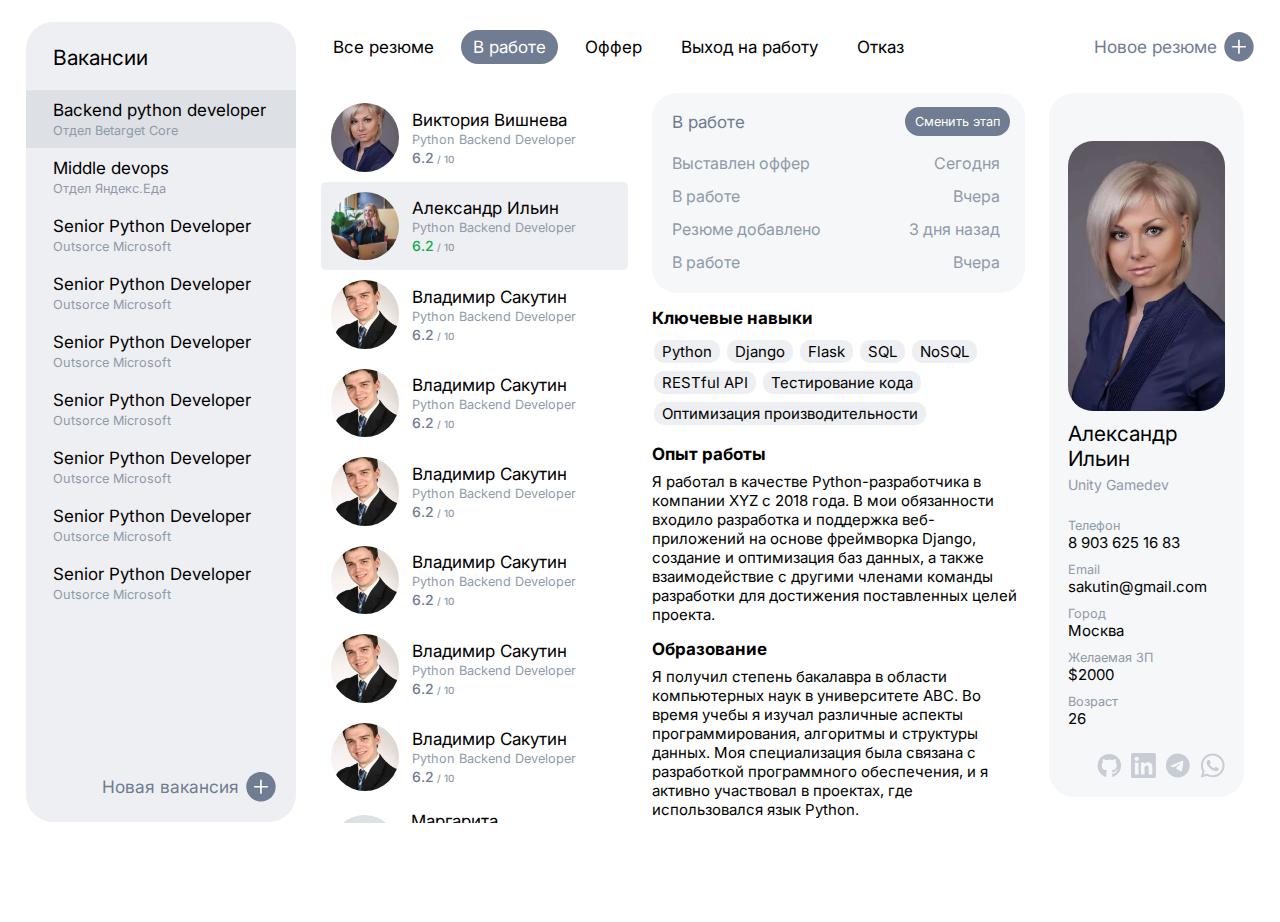
==== commit bd214e6e: "add resume history" ====
--- a/src/templates/index.html
+++ b/src/templates/index.html
@@ -222,14 +222,31 @@
       </section>
       <div class="resume">
         <section class="resume-display">
-          <div class="resume-actions">
-            <div class="resume-actions__status">
+          <div class="resume-display__actions">
+            <div class="resume-display__status">
               <p>В работе</p>
-              <button class="resume-actions__change-status">
-                Сменить статус
+              <button class="resume-display__change-status">
+                Сменить этап
               </button>
             </div>
-            <div class="resume-actions__history"></div>
+            <div class="resume-display__history">
+              <div class="resume-display__history-block">
+                <div class="resume-display__action">Выставлен оффер</div>
+                <div class="resume-display__date">Сегодня</div>
+              </div>
+              <div class="resume-display__history-block">
+                <div class="resume-display__action">В работе</div>
+                <div class="resume-display__date">Вчера</div>
+              </div>
+              <div class="resume-display__history-block">
+                <div class="resume-display__action">Резюме добавлено</div>
+                <div class="resume-display__date">3 дня назад</div>
+              </div>
+              <div class="resume-display__history-block">
+                <div class="resume-display__action">В работе</div>
+                <div class="resume-display__date">Вчера</div>
+              </div>
+            </div>
           </div>
           <div class="resume-content">
             <div class="resume-content__skills">
--- a/src/static/css/main.css
+++ b/src/static/css/main.css
@@ -411,6 +411,7 @@
   grid-column-gap: 4%;
   grid-template-columns: min(63%, 900px) min(33%, 350px);
   overflow-y: auto;
+  flex: 1;
   padding-right: 10px;
 }
 
@@ -448,14 +449,16 @@
   grid-row-end: 2;
 }
 
-.resume-actions {
+.resume-display__actions {
   height: 200px;
+  display: flex;
+  flex-direction: column;
   background-color: #f6f7f8;
   border-radius: 25px;
   padding: 14px 15px 14px 20px;
 }
 
-.resume-actions__status {
+.resume-display__status {
   font-size: 17px;
   color: #6f7c91;
   display: flex;
@@ -463,7 +466,7 @@
   align-items: center;
 }
 
-.resume-actions__change-status {
+.resume-display__change-status {
   background-color: #6f7c91;
   font-size: 12.7px;
   color: #ffffff;
@@ -471,6 +474,48 @@
   border-radius: 15px;
 }
 
+.resume-display__history {
+  display: flex;
+  flex-direction: column;
+  gap: 13px;
+  margin: 17px 0 5px;
+  overflow-y: auto;
+}
+
+.resume-display__history-block {
+  display: flex;
+  justify-content: space-between;
+  padding-right: 10px;
+  color: #909aaa;
+}
+
+/* Legacy browsers with `::-webkit-scrollbar-*` support */
+@supports selector(::-webkit-scrollbar) {
+  .resume-display__history::-webkit-scrollbar-thumb {
+    background: #c7ccd5;
+  }
+  .resume-display__history::-webkit-scrollbar-track {
+    background: #eeeff2;
+  }
+  .resume-display__history::-webkit-scrollbar {
+    width: 6px;
+  }
+}
+/* Modern browsers with `scrollbar-*` support */
+@supports (scrollbar-width: auto) {
+  .resume-display__history {
+    scrollbar-color: #dde0e5 #f6f7f8;
+    scrollbar-width: thin;
+  }
+}
+/* Legacy browsers with `-ms-` prefix (Internet Explorer)*/
+@supports (-ms-ime-align: auto) {
+  .resume-display__history {
+    scrollbar-base-color: #c7ccd5;
+    scrollbar-track-color: #eeeff2;
+    scrollbar-width: thin;
+  }
+}
 .resume-content {
   font-size: 15px;
   display: flex;
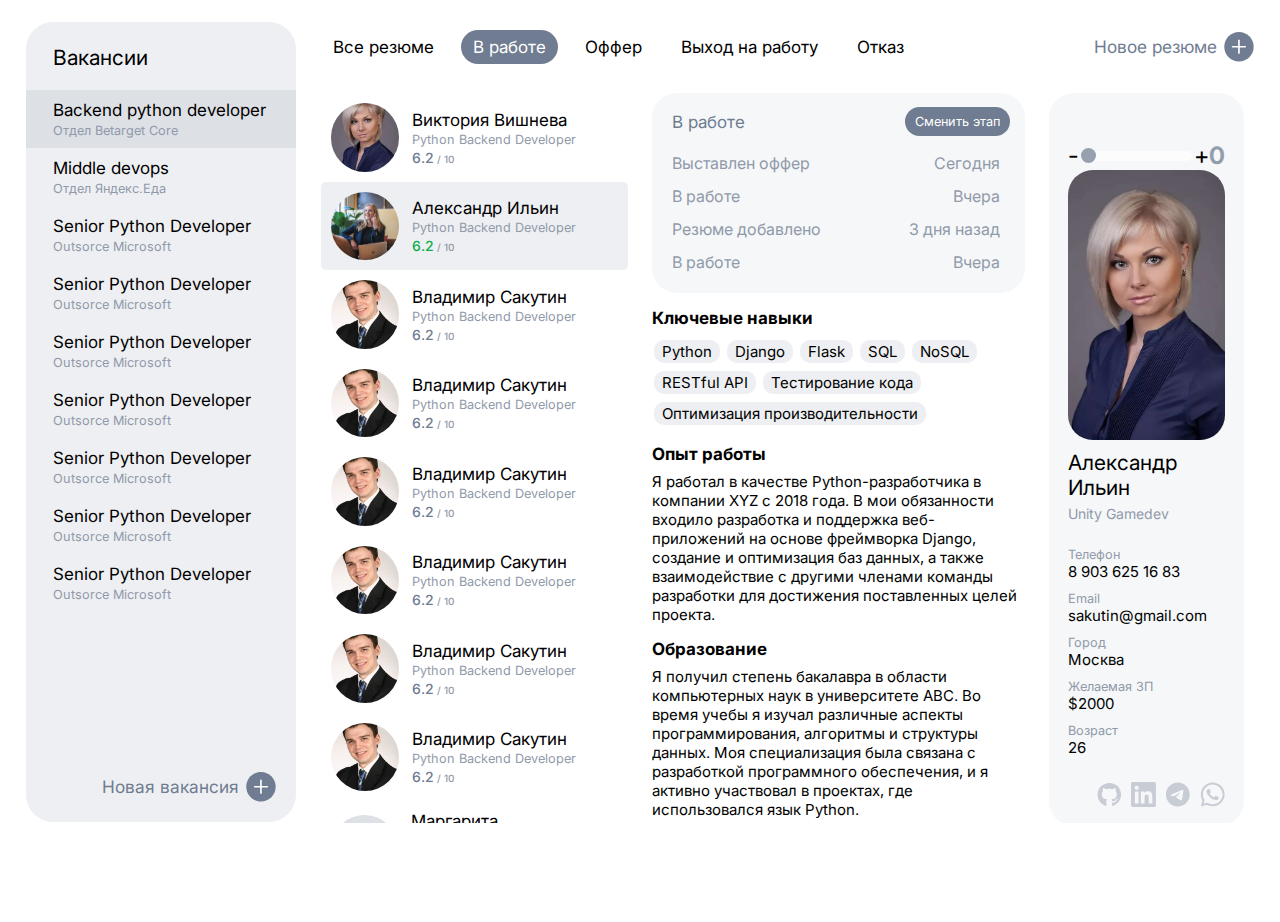
==== commit 78844a62: "add input range for rating" ====
--- a/src/templates/index.html
+++ b/src/templates/index.html
@@ -296,16 +296,33 @@
           </div>
         </section>
         <section class="resume-info">
-          <div class="resume-info__score">
-            <!-- <input
-              type="number"
-              step="0.1"
-              min="0"
-              max="10"
-              class="resume-info__score-input"
-            /> -->
-          </div>
           <div class="resume__info-container">
+            <div class="resume-info__score">
+              <!-- <input
+                type="number"
+                step="0.1"
+                min="0"
+                max="10"
+                class="resume-info__score-input"
+              /> -->
+              <button class="resume-info__arrow" id="resume-info__decrease">
+                -
+              </button>
+              <input
+                type="range"
+                id="resume-info__slider"
+                min="0"
+                max="10"
+                value="0"
+                class="resume-info__slider"
+              />
+              <button class="resume-info__arrow" id="resume-info__increase">
+                +
+              </button>
+              <span id="resume-info__rating" class="resume-info__rating"
+                >0</span
+              >
+            </div>
             <div class="resume-info__photo-container">
               <div class="resume-info__photo-wrapper">
                 <img src="../static/img/woman.jpg" class="resume-info__photo" />
@@ -379,7 +396,6 @@
         </section>
       </div>
     </div>
-    <!-- <script src="https://ajax.googleapis.com/ajax/libs/jquery/3.7.1/jquery.min.js"></script> -->
     <script src="../static/js/index.js"></script>
   </body>
 </html>
--- a/src/static/css/main.css
+++ b/src/static/css/main.css
@@ -556,29 +556,66 @@
 
 .resume-info__score {
   width: 100%;
-  position: absolute;
-  top: 2px;
-  font-size: 21px;
   color: #939dac;
-}
-
-.resume-info__score-input {
+  display: flex;
+  align-items: center;
+  justify-content: center;
+}
+
+.resume-info__slider {
+  -webkit-appearance: none;
+  width: 100%;
+  height: 10px;
+  border-radius: 10px;
+  opacity: 0.7;
+  transition: opacity 0.2s;
+  cursor: pointer;
+}
+
+.resume-info__slider:hover {
+  opacity: 1;
+  outline: none;
+}
+
+.resume-info__slider::-webkit-slider-runnable-track {
+  border-radius: 10px;
+  height: 10px;
+}
+
+.resume-info__slider::-moz-range-track {
+  border-radius: 10px;
+  height: 10px;
+}
+
+.resume-info__slider::-webkit-slider-thumb {
+  -webkit-appearance: none;
   appearance: none;
-  -webkit-appearance: none;
-  -moz-appearance: none;
-  width: 2em;
-  border: 0px;
-  border-bottom: 1px solid #6f7c91;
-  color: #768397;
-  font-size: 1.5em;
-  text-align: start;
-  transition: border-color 0.3s ease;
-  background-color: inherit;
-}
-
-.resume-info__score-input:focus {
-  outline: none;
-  box-shadow: 0 4px 3px -3px #768397;
+  width: 15px;
+  height: 15px;
+  margin-top: -2.5px;
+  background: #6f7c91;
+  border-radius: 50%;
+  cursor: pointer;
+}
+
+.resume-info__slider::-moz-range-thumb {
+  width: 15px;
+  height: 15px;
+  background: #6f7c91;
+  border-radius: 50%;
+  cursor: pointer;
+}
+
+/* стили для отображения текущей оценки */
+.resume-info__rating {
+  font-size: 24px;
+  font-weight: bold;
+}
+
+/* стили для стрелочек */
+.resume-info__arrow {
+  font-size: 24px;
+  cursor: pointer;
 }
 
 .resume__info-container {
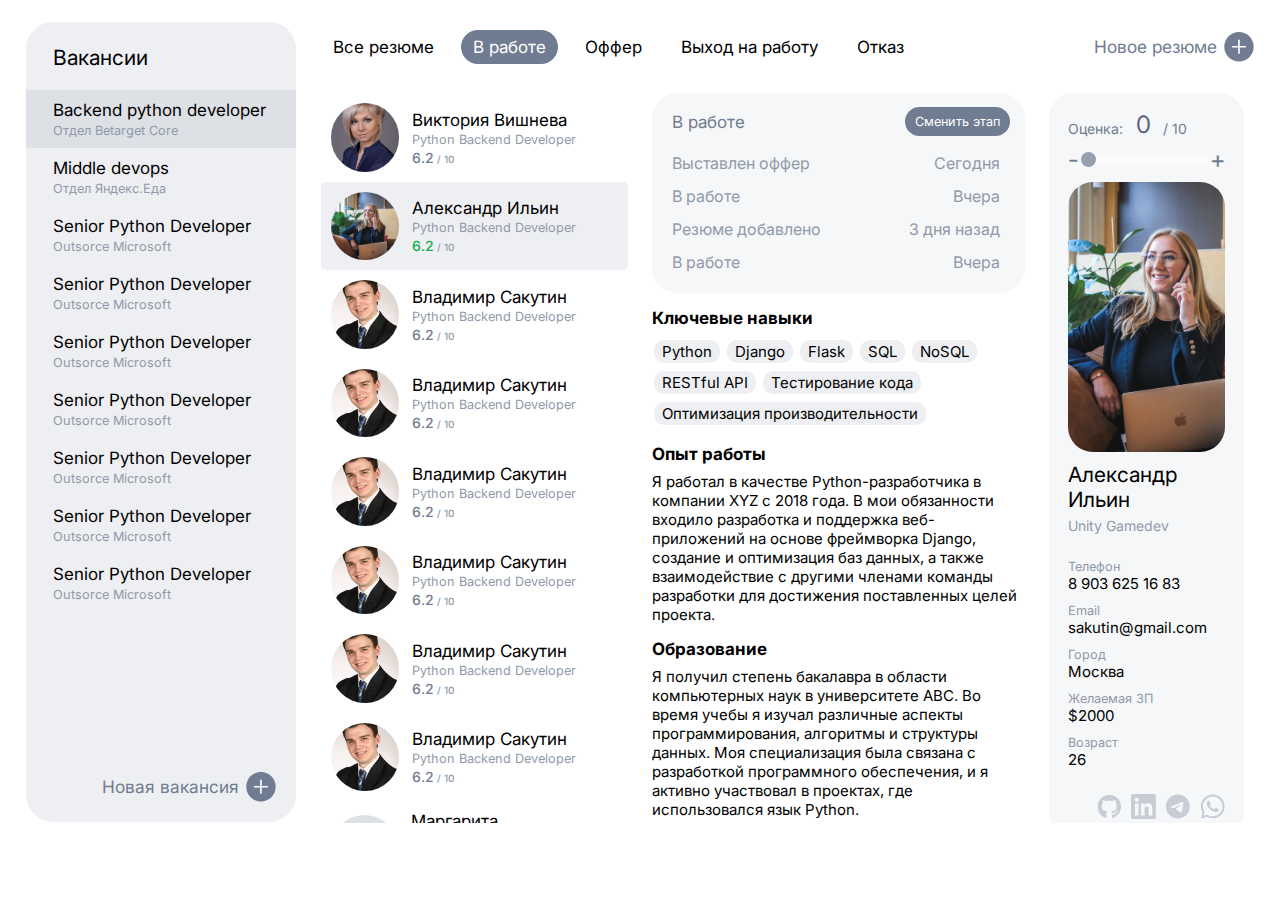
==== commit dcfd28cb: "add rating input range" ====
--- a/src/templates/index.html
+++ b/src/templates/index.html
@@ -297,14 +297,16 @@
         </section>
         <section class="resume-info">
           <div class="resume__info-container">
-            <div class="resume-info__score">
-              <!-- <input
-                type="number"
-                step="0.1"
-                min="0"
-                max="10"
-                class="resume-info__score-input"
-              /> -->
+            <div class="resume-info__rating-result">
+              <p>Оценка:</p>
+              <span
+                id="resume-info__rating"
+                class="resume-info__rating-result-span"
+                >0</span
+              >
+              / 10
+            </div>
+            <div class="resume-info__rating-slider">
               <button class="resume-info__arrow" id="resume-info__decrease">
                 -
               </button>
@@ -319,13 +321,13 @@
               <button class="resume-info__arrow" id="resume-info__increase">
                 +
               </button>
-              <span id="resume-info__rating" class="resume-info__rating"
-                >0</span
-              >
             </div>
             <div class="resume-info__photo-container">
               <div class="resume-info__photo-wrapper">
-                <img src="../static/img/woman.jpg" class="resume-info__photo" />
+                <img
+                  src="../static/img/woman2.jpg"
+                  class="resume-info__photo"
+                />
               </div>
             </div>
             <div class="resume-info__name">Александр Ильин</div>
--- a/src/static/css/main.css
+++ b/src/static/css/main.css
@@ -544,7 +544,7 @@
   grid-row-end: 2;
   background-color: #f6f7f8;
   border-radius: 25px;
-  padding: 3em 0 15px;
+  padding: 20px 0 15px;
   display: flex;
   flex-direction: column;
   align-items: center;
@@ -554,12 +554,41 @@
   overflow-x: hidden;
 }
 
-.resume-info__score {
+.resume__info-container {
+  display: flex;
+  flex-direction: column;
+  align-items: start;
+  height: -moz-fit-content;
+  height: fit-content;
+  overflow-x: hidden;
+  padding: 0 max(10%, 15px);
+  width: 100%;
+}
+
+.resume-info__rating-result {
+  display: flex;
+  width: 100%;
+  justify-content: start;
+  gap: min(15px, 8%);
+  align-items: end;
+  color: #6f7c91;
+  font-size: 14px;
+  margin-bottom: 8px;
+}
+
+.resume-info__rating-result-span {
+  font-size: 24px;
+  line-height: 24px;
+  color: #57657e;
+}
+
+.resume-info__rating-slider {
   width: 100%;
   color: #939dac;
   display: flex;
   align-items: center;
   justify-content: center;
+  margin-bottom: 8px;
 }
 
 .resume-info__slider {
@@ -599,34 +628,23 @@
 }
 
 .resume-info__slider::-moz-range-thumb {
-  width: 15px;
-  height: 15px;
+  -webkit-appearance: none;
+  -moz-appearance: none;
+       appearance: none;
+  outline: none;
+  width: 13px;
+  height: 13px;
   background: #6f7c91;
   border-radius: 50%;
   cursor: pointer;
 }
 
 /* стили для отображения текущей оценки */
-.resume-info__rating {
-  font-size: 24px;
-  font-weight: bold;
-}
-
 /* стили для стрелочек */
 .resume-info__arrow {
   font-size: 24px;
   cursor: pointer;
-}
-
-.resume__info-container {
-  display: flex;
-  flex-direction: column;
-  align-items: start;
-  height: -moz-fit-content;
-  height: fit-content;
-  overflow-x: hidden;
-  padding: 0 max(10%, 15px);
-  width: 100%;
+  color: #6f7c91;
 }
 
 .resume-info__photo-container {
